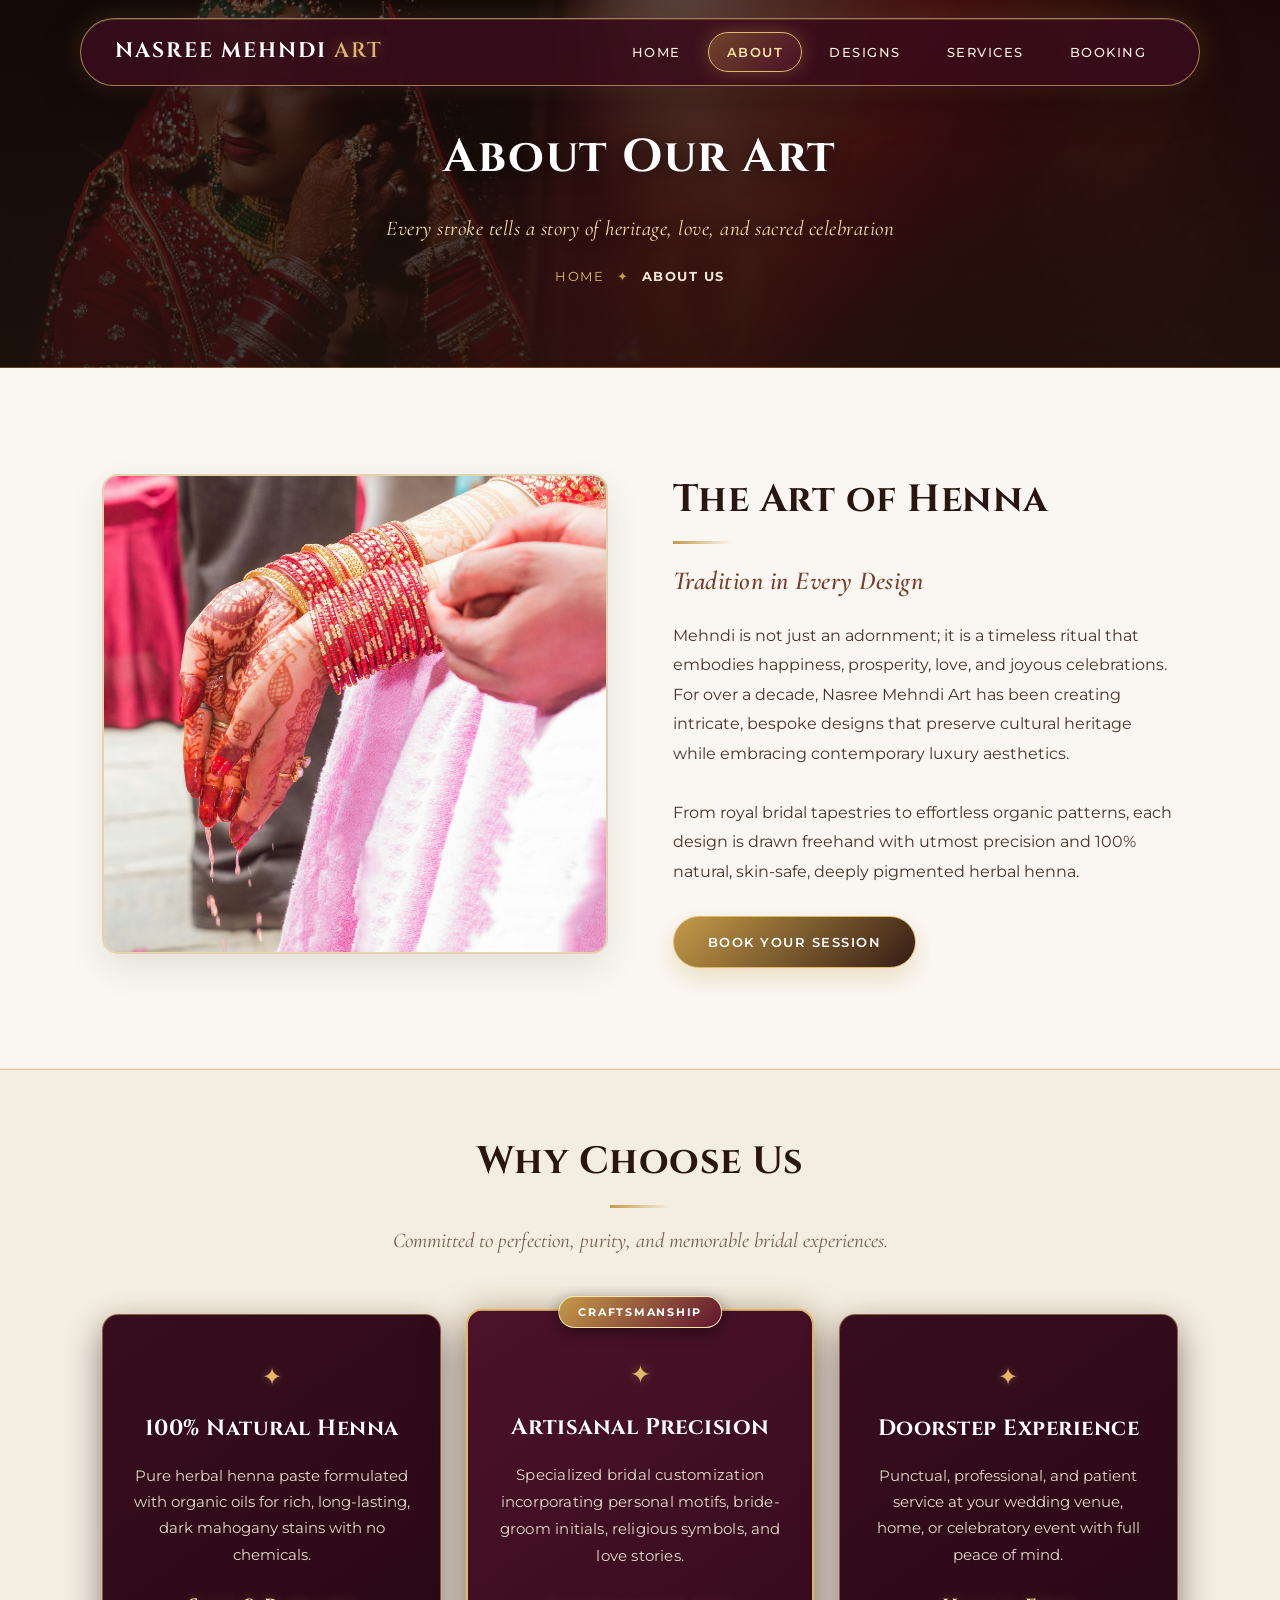
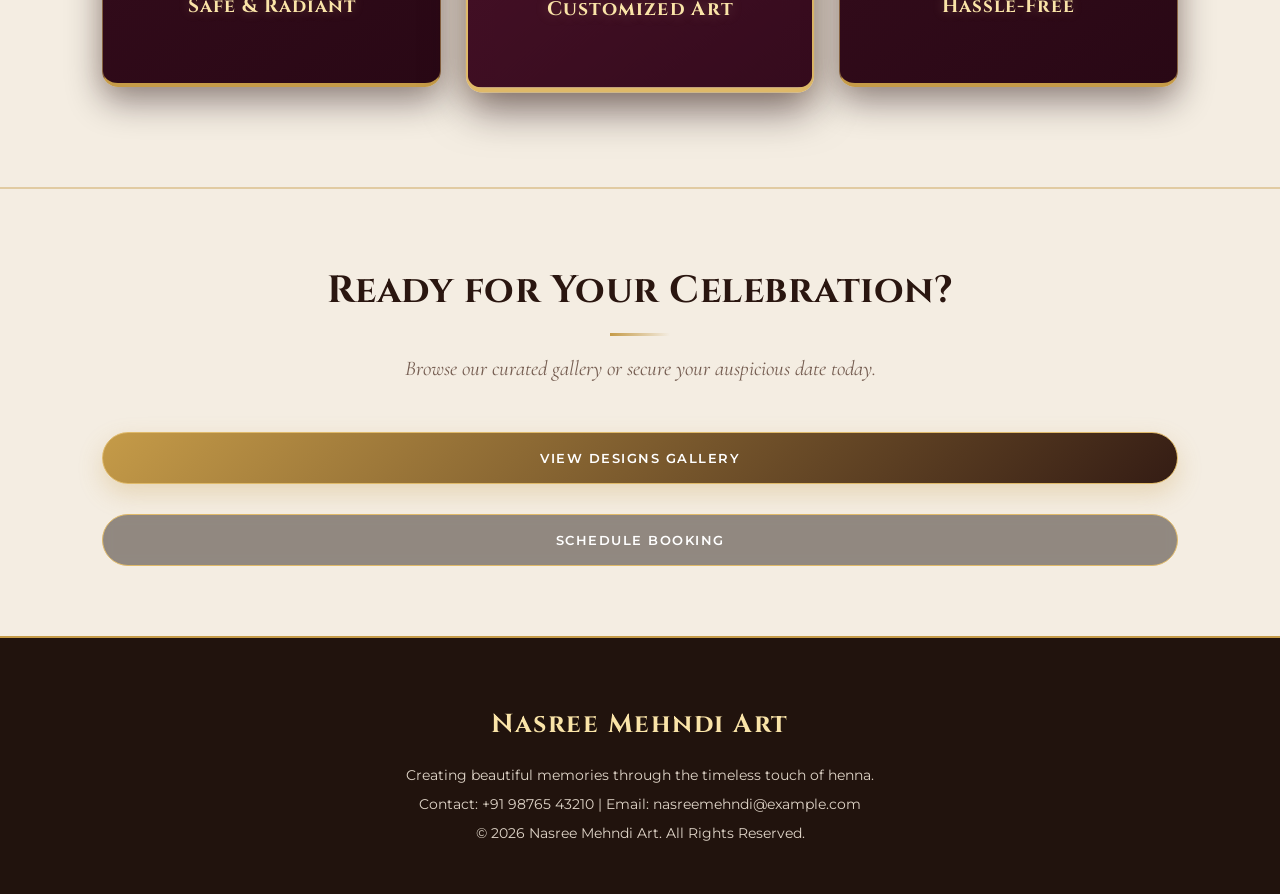
==== about.html @ 93a28c0e "Initial commit - Mehndi Website" ====
<!DOCTYPE html>
<html lang="en">
<head>
    <meta charset="UTF-8">
    <meta name="viewport" content="width=device-width, initial-scale=1.0">
    <title>About Us | Nasree Mehndi Art</title>
    <link rel="stylesheet" href="style.css">
    <link rel="preconnect" href="https://fonts.googleapis.com">
    <link rel="preconnect" href="https://fonts.gstatic.com" crossorigin>
    <link href="https://fonts.googleapis.com/css2?family=Cinzel:wght@500;600;700;800&family=Cormorant+Garamond:ital,wght@0,500;0,600;0,700;1,400;1,600&family=Montserrat:wght@300;400;500;600&display=swap" rel="stylesheet">
</head>

<body>

    <!-- Navigation -->
    <header>
        <nav class="navbar">
            <h2 class="logo"><a href="index.html" style="text-decoration:none; color:inherit;">Nasree mehndi <span> Art</span></a></h2>

            <ul class="nav-links" id="navLinks">
                <li><a href="index.html">Home</a></li>
                <li><a href="about.html" class="active">About</a></li>
                <li><a href="design.html">Designs</a></li>
                <li><a href="services.html">Services</a></li>
                <li><a href="booking.html">Booking</a></li>
            </ul>

            <button class="menu-btn" onclick="toggleMenu()">☰</button>
        </nav>
    </header>

    <!-- Page Banner -->
    <section class="page-banner">
        <div class="page-banner-content">
            <h1>About Our Art</h1>
            <p>Every stroke tells a story of heritage, love, and sacred celebration</p>
            <div class="breadcrumb">
                <a href="index.html">Home</a> <span>✦</span> <strong>About Us</strong>
            </div>
        </div>
    </section>

    <!-- Main About Story Section -->
    <section class="about" id="about">
        <div class="about-image">
            <img src="./assests/luxury_bridal_4k_about.jpg" alt="Luxury bridal henna ceremony artwork">
        </div>

        <div class="about-content">
            <h2>The Art of Henna</h2>
            <h3>Tradition in Every Design</h3>
            <p>
                Mehndi is not just an adornment; it is a timeless ritual that embodies happiness, 
                prosperity, love, and joyous celebrations. For over a decade, Nasree Mehndi Art 
                has been creating intricate, bespoke designs that preserve cultural heritage 
                while embracing contemporary luxury aesthetics.
            </p>
            <p>
                From royal bridal tapestries to effortless organic patterns, each design is drawn freehand 
                with utmost precision and 100% natural, skin-safe, deeply pigmented herbal henna.
            </p>
            <a href="booking.html" class="btn">Book Your Session</a>
        </div>
    </section>

    <!-- Values & Experience Section -->
    <section class="designs" style="padding-top: 60px;">
        <h2>Why Choose Us</h2>
        <p class="section-text">Committed to perfection, purity, and memorable bridal experiences.</p>

        <div class="service-container">
            <div class="service-card">
                <div class="service-icon">✦</div>
                <h3>100% Natural Henna</h3>
                <p>Pure herbal henna paste formulated with organic oils for rich, long-lasting, dark mahogany stains with no chemicals.</p>
                <h4>Safe & Radiant</h4>
            </div>

            <div class="service-card featured">
                <div class="service-badge">Craftsmanship</div>
                <div class="service-icon">✦</div>
                <h3>Artisanal Precision</h3>
                <p>Specialized bridal customization incorporating personal motifs, bride-groom initials, religious symbols, and love stories.</p>
                <h4>Customized Art</h4>
            </div>

            <div class="service-card">
                <div class="service-icon">✦</div>
                <h3>Doorstep Experience</h3>
                <p>Punctual, professional, and patient service at your wedding venue, home, or celebratory event with full peace of mind.</p>
                <h4>Hassle-Free</h4>
            </div>
        </div>
    </section>

    <!-- Quick CTA -->
    <section class="booking" style="padding: 70px 8%; text-align: center;">
        <h2>Ready for Your Celebration?</h2>
        <p class="section-text">Browse our curated gallery or secure your auspicious date today.</p>
        <div style="display: flex; gap: 20px; justify-content: center; flex-wrap: wrap; margin-top: 25px;">
            <a href="design.html" class="btn">View Designs Gallery</a>
            <a href="booking.html" class="btn btn-outline">Schedule Booking</a>
        </div>
    </section>

    <!-- Footer -->
    <footer>
        <h2>Nasree Mehndi Art</h2>
        <p>Creating beautiful memories through the timeless touch of henna.</p>
        <p>Contact: +91 98765 43210 | Email: nasreemehndi@example.com</p>
        <p>© 2026 Nasree Mehndi Art. All Rights Reserved.</p>
    </footer>

    <script src="script.js"></script>
</body>
</html>
---- style.css ----
/* ==========================================================
   COLOR PALETTE: Luxury Bridal Henna
   Warm Ivory, Champagne Pearl, Deep Chocolate & Antique Gold
   With subtle, delicate Rose-Burgundy hints
   ========================================================== */

:root {
    /* Rich Luxury Bases */
    --bg-ivory-light: #faf7f2;
    --bg-ivory-warm: #f4ede2;
    --bg-ivory-card: #ffffff;
    --bg-champagne: #ede4d5;

    /* Deep Henna Chocolate & Espresso (Primary dark contrast) */
    --henna-espresso: #21130d;
    --henna-chocolate: #341c14;
    --henna-warm: #4d2a1e;
    --henna-terracotta: #7a3e2b;
    --henna-rose: #5c1e28; /* Subtle touch of burgundy without overwhelming */

    /* Typography Colors */
    --text-primary: #2a1610;
    --text-body: #4a3328;
    --text-muted: #745c50;
    --text-light: #fdfbf7;

    /* Royal Champagne Gold */
    --gold-primary: #c59b48;
    --gold-light: #dfb969;
    --gold-shimmer: #fae4a8;
    --gold-dark: #9e7529;
    --gold-glow: rgba(197, 155, 72, 0.28);
    --gold-border: rgba(197, 155, 72, 0.42);

    /* Fonts */
    --font-heading: 'Cinzel', serif;
    --font-subheading: 'Cormorant Garamond', serif;
    --font-body: 'Montserrat', sans-serif;

    /* Shadows & Transitions */
    --shadow-soft: 0 10px 30px rgba(45, 25, 18, 0.08);
    --shadow-card: 0 14px 35px rgba(45, 25, 18, 0.1);
    --shadow-hover: 0 20px 45px rgba(45, 25, 18, 0.18);
    --shadow-gold: 0 10px 25px rgba(197, 155, 72, 0.28);
    --transition-smooth: all 0.4s cubic-bezier(0.25, 0.8, 0.25, 1);
}

* {
    margin: 0;
    padding: 0;
    box-sizing: border-box;
    scroll-behavior: smooth;
}

body {
    font-family: var(--font-body);
    background-color: var(--bg-ivory-light);
    color: var(--text-body);
    line-height: 1.7;
    overflow-x: hidden;
    -webkit-font-smoothing: antialiased;
}

/* Typography Defaults */
h1, h2, h3, h4 {
    font-family: var(--font-heading);
    color: var(--text-primary);
    letter-spacing: 0.5px;
}

p {
    font-family: var(--font-body);
    font-weight: 400;
}

/* ==========================================================
   NAVIGATION - LUXURY FLOATING OVAL CAPSULE (PILL NAVBAR)
   ========================================================== */
header {
    background: transparent;
    position: sticky;
    top: 18px;
    z-index: 1000;
    padding: 0 4%;
    pointer-events: none;
    transition: var(--transition-smooth);
}

.navbar {
    pointer-events: auto;
    display: flex;
    justify-content: space-between;
    align-items: center;
    padding: 13px 34px;
    max-width: 1120px;
    margin: 0 auto;
    background: rgba(58, 12, 28, 0.88); /* Royal Burgundy Glass */
    backdrop-filter: blur(16px);
    -webkit-backdrop-filter: blur(16px);
    border-radius: 60px; /* Luxury oval / pill silhouette */
    border: 1px solid rgba(223, 185, 105, 0.65);
    box-shadow: 
        0 14px 40px rgba(25, 4, 12, 0.45),
        0 0 25px rgba(197, 155, 72, 0.2),
        inset 0 1px 0 rgba(255, 255, 255, 0.15);
    transition: var(--transition-smooth);
}

.navbar:hover {
    border-color: var(--gold-light);
    box-shadow: 
        0 18px 50px rgba(25, 4, 12, 0.55),
        0 0 35px rgba(197, 155, 72, 0.35),
        inset 0 1px 0 rgba(255, 255, 255, 0.25);
    background: rgba(68, 15, 33, 0.94); /* Enriched Burgundy on Hover */
}

.logo {
    font-family: var(--font-heading);
    font-size: 21px;
    font-weight: 700;
    color: #ffffff;
    letter-spacing: 2px;
    text-transform: uppercase;
    transition: var(--transition-smooth);
}

.logo a {
    text-decoration: none;
    color: inherit;
    transition: var(--transition-smooth);
}

.logo a:hover {
    color: var(--gold-shimmer);
}

.logo span {
    color: var(--gold-light);
    font-weight: 600;
    text-shadow: 0 0 15px rgba(223, 185, 105, 0.45);
    transition: var(--transition-smooth);
}

.logo:hover span {
    color: #ffffff;
    text-shadow: 0 0 18px rgba(255, 255, 255, 0.6);
}

.nav-links {
    display: flex;
    list-style: none;
    gap: 8px;
    align-items: center;
}

.nav-links a {
    text-decoration: none;
    color: #f7eedf;
    font-family: var(--font-body);
    font-weight: 500;
    font-size: 13px;
    letter-spacing: 1.5px;
    text-transform: uppercase;
    position: relative;
    padding: 8px 18px;
    border-radius: 30px;
    border: 1px solid transparent;
    transition: all 0.3s cubic-bezier(0.25, 0.8, 0.25, 1);
    display: inline-block;
}

.nav-links a:hover {
    color: #ffffff;
    background: linear-gradient(135deg, rgba(197, 155, 72, 0.32), rgba(223, 185, 105, 0.18));
    border-color: rgba(223, 185, 105, 0.7);
    box-shadow: 
        0 4px 15px rgba(0, 0, 0, 0.3),
        0 0 16px rgba(223, 185, 105, 0.45);
    transform: translateY(-2px);
    text-shadow: 0 0 10px rgba(250, 228, 168, 0.6);
}

.nav-links a.active {
    color: var(--gold-shimmer);
    background: linear-gradient(135deg, rgba(197, 155, 72, 0.38), rgba(97, 19, 47, 0.45));
    border: 1px solid var(--gold-light);
    box-shadow: 0 0 18px rgba(197, 155, 72, 0.35);
    font-weight: 600;
}

/* ==========================================================
   SCROLLED WHITE LUXURY NAVBAR STATE
   ========================================================== */
header.scrolled {
    top: 12px;
}

header.scrolled .navbar {
    background: rgba(255, 255, 255, 0.94);
    border: 1px solid rgba(197, 155, 72, 0.45);
    box-shadow: 
        0 12px 35px rgba(45, 25, 18, 0.12),
        0 0 20px rgba(197, 155, 72, 0.18),
        inset 0 1px 0 #ffffff;
}

header.scrolled .navbar:hover {
    background: #ffffff;
    border-color: var(--gold-primary);
    box-shadow: 
        0 16px 45px rgba(45, 25, 18, 0.18),
        0 0 25px rgba(197, 155, 72, 0.25);
}

header.scrolled .logo {
    color: var(--text-primary);
}

header.scrolled .logo span {
    color: var(--gold-dark);
    text-shadow: none;
}

header.scrolled .nav-links a {
    color: var(--text-body);
    border: 1px solid transparent;
}

header.scrolled .nav-links a:hover {
    color: #2b1208;
    background: linear-gradient(135deg, rgba(236, 211, 157, 0.45), rgba(197, 155, 72, 0.25));
    border-color: var(--gold-primary);
    box-shadow: 
        0 4px 14px rgba(45, 25, 18, 0.1),
        0 0 14px rgba(197, 155, 72, 0.25);
    transform: translateY(-2px);
    text-shadow: none;
}

header.scrolled .nav-links a.active {
    color: #ffffff;
    background: linear-gradient(135deg, var(--henna-deep), #61132f);
    border: 1px solid var(--gold-primary);
    box-shadow: 0 4px 14px rgba(58, 12, 28, 0.35);
    font-weight: 600;
}

header.scrolled .menu-btn {
    color: var(--text-primary);
}

.menu-btn {
    display: none;
    background: none;
    border: none;
    font-size: 26px;
    color: var(--gold-light);
    cursor: pointer;
}

/* ==========================================================
   PAGE BANNER / HEADER (FOR INNER INDIVIDUAL PAGES)
   ========================================================== */
.page-banner {
    position: relative;
    padding: 135px 8% 80px;
    margin-top: -85px;
    text-align: center;
    background: 
        linear-gradient(rgba(28, 15, 11, 0.65), rgba(33, 19, 13, 0.85)),
        url("./assests/hero_4k_02.jpg") center/cover no-repeat;
    border-bottom: 1px solid var(--gold-border);
    overflow: hidden;
}

.page-banner-content {
    position: relative;
    z-index: 2;
    max-width: 800px;
    margin: 0 auto;
    animation: fadeInUp 0.8s ease forwards;
}

.page-banner h1 {
    font-size: 46px;
    color: #ffffff;
    margin-bottom: 15px;
    letter-spacing: 1.5px;
    text-shadow: 0 4px 18px rgba(0, 0, 0, 0.6);
}

.page-banner p {
    font-family: var(--font-subheading);
    font-size: 21px;
    color: var(--gold-shimmer);
    font-style: italic;
    letter-spacing: 0.5px;
    text-shadow: 0 2px 10px rgba(0, 0, 0, 0.5);
}

.page-banner .breadcrumb {
    margin-top: 18px;
    font-size: 13px;
    letter-spacing: 1.5px;
    text-transform: uppercase;
    color: #f0e6d6;
}

.page-banner .breadcrumb a {
    color: var(--gold-light);
    text-decoration: none;
    transition: var(--transition-smooth);
}

.page-banner .breadcrumb a:hover {
    color: var(--gold-shimmer);
}

.page-banner .breadcrumb span {
    margin: 0 8px;
    color: var(--gold-primary);
}

/* ==========================================================
   HERO / HOME SECTION WITH NATURAL 4K SLIDESHOW
   ========================================================== */
.hero {
    min-height: 100vh;
    margin-top: -85px;
    position: relative;
    display: flex;
    align-items: center;
    padding: 140px 8% 90px;
    color: #ffffff;
    overflow: hidden;
}

/* Background Slideshow Layer */
.hero-slider {
    position: absolute;
    top: 0;
    left: 0;
    width: 100%;
    height: 100%;
    z-index: 1;
}

.hero-slide {
    position: absolute;
    top: 0;
    left: 0;
    width: 100%;
    height: 100%;
    background-size: cover;
    background-position: center center;
    background-repeat: no-repeat;
    opacity: 0;
    transform: scale(1.08);
    transition: opacity 1.4s cubic-bezier(0.4, 0, 0.2, 1), transform 8s cubic-bezier(0.1, 0.9, 0.2, 1);
    image-rendering: -webkit-optimize-contrast;
}

.hero-slide.active {
    opacity: 1;
    transform: scale(1);
    z-index: 2;
}

/* Clean, Balanced Cinematic Overlay (Decreased burgundy, natural 4K photo clarity) */
.hero::after {
    content: '';
    position: absolute;
    inset: 0;
    z-index: 3;
    pointer-events: none;
    background: 
        radial-gradient(circle at center, transparent 45%, rgba(18, 9, 6, 0.5) 100%),
        linear-gradient(to bottom, rgba(20, 10, 7, 0.4) 0%, transparent 40%, rgba(20, 10, 7, 0.75) 100%);
}

.hero-content {
    position: relative;
    z-index: 5;
    max-width: 680px;
    animation: fadeInUp 1s ease forwards;
}

.subtitle {
    font-family: var(--font-body);
    letter-spacing: 5px;
    font-size: 13px;
    font-weight: 600;
    color: var(--gold-shimmer);
    margin-bottom: 18px;
    text-transform: uppercase;
    display: inline-block;
    border-bottom: 1px solid var(--gold-primary);
    padding-bottom: 6px;
    text-shadow: 0 2px 8px rgba(0, 0, 0, 0.5);
}

.hero h1 {
    font-family: var(--font-heading);
    font-size: 52px;
    font-weight: 700;
    color: #ffffff;
    line-height: 1.2;
    margin-bottom: 22px;
    text-shadow: 0 3px 20px rgba(0, 0, 0, 0.65);
}

.hero p {
    font-family: var(--font-subheading);
    font-size: 22px;
    font-weight: 500;
    line-height: 1.8;
    color: #f7eedf;
    margin-bottom: 35px;
    text-shadow: 0 2px 10px rgba(0, 0, 0, 0.6);
}

.hero-actions {
    display: flex;
    gap: 18px;
    flex-wrap: wrap;
}

/* Hero Slider Controls */
.hero-slider-nav {
    position: absolute;
    bottom: 35px;
    right: 8%;
    z-index: 6;
    display: flex;
    align-items: center;
    gap: 15px;
    background: rgba(25, 14, 10, 0.75);
    padding: 10px 18px;
    border-radius: 30px;
    border: 1px solid var(--gold-border);
    backdrop-filter: blur(10px);
}

.slider-arrow {
    background: none;
    border: none;
    color: var(--gold-shimmer);
    font-size: 18px;
    cursor: pointer;
    transition: var(--transition-smooth);
    padding: 4px 8px;
}

.slider-arrow:hover {
    color: #ffffff;
    transform: scale(1.2);
}

.slider-dots {
    display: flex;
    gap: 8px;
}

.slider-dots .dot {
    width: 10px;
    height: 10px;
    border-radius: 50%;
    background: rgba(255, 255, 255, 0.35);
    cursor: pointer;
    transition: var(--transition-smooth);
}

.slider-dots .dot.active {
    background: var(--gold-light);
    width: 24px;
    border-radius: 10px;
}

/* ==========================================================
   BUTTONS
   ========================================================== */
.btn {
    display: inline-block;
    padding: 14px 34px;
    background: linear-gradient(135deg, var(--gold-primary), var(--henna-chocolate));
    color: #ffffff;
    border: 1px solid var(--gold-light);
    border-radius: 30px;
    text-decoration: none;
    cursor: pointer;
    font-family: var(--font-body);
    font-size: 13px;
    font-weight: 600;
    letter-spacing: 1.5px;
    text-transform: uppercase;
    box-shadow: var(--shadow-gold);
    transition: var(--transition-smooth);
}

.btn:hover {
    background: linear-gradient(135deg, var(--gold-light), var(--henna-warm));
    color: #ffffff;
    transform: translateY(-3px);
    box-shadow: 0 10px 25px rgba(197, 155, 72, 0.4);
}

.btn-outline {
    background: rgba(25, 14, 10, 0.45);
    color: #ffffff;
    border: 1px solid var(--gold-light);
    box-shadow: none;
    backdrop-filter: blur(6px);
}

.btn-outline:hover {
    background: var(--gold-primary);
    color: var(--henna-espresso);
    border-color: var(--gold-primary);
}

/* ==========================================================
   ABOUT SECTION
   ========================================================== */
.about {
    padding: 100px 8%;
    display: flex;
    align-items: center;
    gap: 65px;
    background: var(--bg-ivory-light);
    position: relative;
    border-bottom: 1px solid rgba(197, 155, 72, 0.2);
}

.about-image {
    flex: 1;
    position: relative;
}

.about-image img {
    width: 100%;
    height: 480px;
    object-fit: cover;
    border-radius: 16px;
    border: 2px solid var(--gold-border);
    box-shadow: var(--shadow-card);
    transition: var(--transition-smooth);
}

.about-image:hover img {
    transform: scale(1.02);
    border-color: var(--gold-primary);
}

.about-image::before {
    content: '';
    position: absolute;
    top: -12px;
    left: -12px;
    right: 12px;
    bottom: 12px;
    border: 2px solid var(--gold-light);
    border-radius: 16px;
    z-index: -1;
    opacity: 0.55;
}

.about-content {
    flex: 1;
}

.about-content h2,
section h2 {
    font-family: var(--font-heading);
    color: var(--text-primary);
    font-size: 38px;
    margin-bottom: 15px;
    position: relative;
    display: inline-block;
}

.about-content h2::after,
section h2::after {
    content: '';
    display: block;
    width: 60px;
    height: 3px;
    background: linear-gradient(90deg, var(--gold-primary), transparent);
    margin-top: 8px;
}

.designs h2::after,
.services h2::after,
.booking h2::after {
    margin: 10px auto 0;
}

.about-content h3 {
    font-family: var(--font-subheading);
    font-size: 26px;
    color: var(--henna-terracotta);
    margin-bottom: 18px;
    font-style: italic;
    font-weight: 600;
}

.about-content p {
    line-height: 1.9;
    color: var(--text-body);
    margin-bottom: 30px;
    font-size: 15.5px;
}

/* ==========================================================
   DESIGNS SECTION (GALLERY WITH PHOTO ANIMATIONS)
   ========================================================== */
.designs {
    text-align: center;
    padding: 100px 8%;
    background: var(--bg-ivory-warm);
    border-top: 1px solid var(--gold-border);
    border-bottom: 1px solid var(--gold-border);
}

.section-text {
    font-family: var(--font-subheading);
    font-size: 21px;
    color: var(--text-muted);
    font-style: italic;
    margin-bottom: 35px;
}

.filter-buttons {
    margin: 25px 0 45px;
    display: flex;
    justify-content: center;
    flex-wrap: wrap;
    gap: 12px;
}

.filter {
    padding: 11px 28px;
    background: #ffffff;
    border: 1px solid var(--gold-border);
    color: var(--text-primary);
    font-family: var(--font-body);
    font-size: 13px;
    font-weight: 500;
    letter-spacing: 1px;
    text-transform: uppercase;
    border-radius: 30px;
    cursor: pointer;
    box-shadow: 0 4px 15px rgba(0, 0, 0, 0.04);
    transition: var(--transition-smooth);
}

.filter.active,
.filter:hover {
    background: linear-gradient(135deg, var(--henna-chocolate), var(--henna-warm));
    color: var(--gold-shimmer);
    border-color: var(--gold-primary);
    box-shadow: 0 8px 22px rgba(45, 25, 18, 0.25);
    transform: translateY(-2px);
}

.gallery {
    display: grid;
    grid-template-columns: repeat(3, 1fr);
    gap: 32px;
    max-width: 1300px;
    margin: 0 auto;
}

.design-card {
    background: linear-gradient(180deg, #ffffff 65%, #fbf6ec 100%);
    border-radius: 16px;
    overflow: hidden;
    border: 1px solid rgba(197, 155, 72, 0.45);
    border-bottom: 3px solid var(--gold-primary);
    box-shadow: 
        0 12px 30px rgba(45, 25, 18, 0.1),
        0 0 15px rgba(197, 155, 72, 0.15);
    transition: transform 0.4s ease, box-shadow 0.4s ease, border-color 0.4s ease;
}

.design-card:hover {
    transform: translateY(-10px);
    box-shadow: 
        0 18px 45px rgba(45, 25, 18, 0.18),
        0 0 25px rgba(197, 155, 72, 0.35);
    border-color: var(--gold-light);
}

.card-img-wrapper {
    position: relative;
    overflow: hidden;
    height: 290px;
}

.design-card img {
    width: 100%;
    height: 100%;
    object-fit: cover;
    transition: transform 0.6s cubic-bezier(0.25, 0.8, 0.25, 1);
    display: block;
}

.design-card:hover img {
    transform: scale(1.1);
}

.card-overlay {
    position: absolute;
    inset: 0;
    background: linear-gradient(to top, rgba(28, 15, 11, 0.82), transparent);
    display: flex;
    align-items: flex-end;
    justify-content: center;
    padding-bottom: 25px;
    opacity: 0;
    transform: translateY(15px);
    transition: var(--transition-smooth);
}

.card-overlay span {
    color: var(--gold-shimmer);
    font-size: 13px;
    letter-spacing: 1.5px;
    text-transform: uppercase;
    font-weight: 600;
    border-bottom: 1px solid var(--gold-shimmer);
    padding-bottom: 4px;
}

.design-card:hover .card-overlay {
    opacity: 1;
    transform: translateY(0);
}

/* Image Bottom Panel - Luxury Gold */
.design-card h3 {
    padding: 20px 16px;
    font-size: 16px;
    font-weight: 700;
    letter-spacing: 1.5px;
    text-transform: uppercase;
    color: #4a2b16; /* Deep Bronze/Espresso for contrast on gold */
    background: linear-gradient(135deg, #faebd1 0%, #ecd39d 50%, #d8b467 100%);
    border-top: 1px solid rgba(197, 155, 72, 0.4);
    box-shadow: inset 0 1px 0 rgba(255, 255, 255, 0.8);
    position: relative;
    transition: var(--transition-smooth);
}

.design-card:hover h3 {
    color: #2e1708;
    background: linear-gradient(135deg, #fef1db 0%, #f3dcab 50%, #e5c378 100%);
    text-shadow: 0 0 12px rgba(255, 255, 255, 0.8);
}

/* ==========================================================
   SERVICES SECTION - LUXURY BRIDAL STYLE
   ========================================================== */
.services {
    padding: 100px 8%;
    text-align: center;
    background: 
        linear-gradient(rgba(28, 15, 11, 0.88), rgba(35, 18, 13, 0.94)),
        url("./assests/hero_4k_02.jpg") center/cover fixed;
    color: #ffffff;
    position: relative;
    border-bottom: 1px solid var(--gold-border);
}

.services h2 {
    color: var(--gold-shimmer);
}

.services h2::after {
    background: linear-gradient(90deg, transparent, var(--gold-primary), transparent);
}

/* ==========================================================
   SERVICES & WHY-CHOOSE-US CARDS - ROYAL BURGUNDY WITH GOLD ACCENTS
   ========================================================== */
.service-container {
    display: grid;
    grid-template-columns: repeat(3, 1fr);
    gap: 30px;
    margin-top: 55px;
    max-width: 1300px;
    margin-left: auto;
    margin-right: auto;
}

.service-card {
    background: linear-gradient(145deg, #380d1e 0%, #290815 100%); /* Royal Burgundy */
    color: #f7eedf;
    padding: 42px 28px;
    border-radius: 16px;
    border: 1px solid rgba(223, 185, 105, 0.5); /* Gold outline */
    border-bottom: 4px solid var(--gold-primary);
    box-shadow: 
        0 14px 35px rgba(25, 4, 13, 0.45),
        0 0 20px rgba(197, 155, 72, 0.12);
    position: relative;
    transition: var(--transition-smooth);
    display: flex;
    flex-direction: column;
    justify-content: space-between;
}

.service-card:hover {
    transform: translateY(-10px);
    border-color: var(--gold-light);
    box-shadow: 
        0 20px 45px rgba(25, 4, 13, 0.65),
        0 0 30px rgba(197, 155, 72, 0.35);
    background: linear-gradient(145deg, #441126 0%, #300a1b 100%);
}

.service-card.featured {
    border-color: var(--gold-light);
    border-width: 2px;
    border-bottom-width: 5px;
    background: linear-gradient(145deg, #4c122a 0%, #350b1d 100%);
    box-shadow: 
        0 16px 40px rgba(25, 4, 13, 0.55),
        0 0 25px rgba(197, 155, 72, 0.25);
    transform: scale(1.03);
}

.service-card.featured:hover {
    transform: scale(1.03) translateY(-10px);
}

.service-badge {
    position: absolute;
    top: -14px;
    left: 50%;
    transform: translateX(-50%);
    background: linear-gradient(135deg, var(--gold-primary), #61132f);
    color: #ffffff;
    font-size: 11px;
    letter-spacing: 1.5px;
    text-transform: uppercase;
    font-weight: 700;
    padding: 5px 18px;
    border-radius: 20px;
    border: 1px solid var(--gold-shimmer);
    box-shadow: 0 4px 14px rgba(0, 0, 0, 0.45);
}

.service-icon {
    font-size: 24px;
    color: var(--gold-light);
    margin-bottom: 12px;
    text-shadow: 0 0 10px rgba(223, 185, 105, 0.4);
}

.service-card h3 {
    color: #ffffff;
    font-size: 22px;
    margin-bottom: 15px;
    font-weight: 700;
    letter-spacing: 0.5px;
}

.service-card p {
    color: #e6dacd;
    font-size: 14.5px;
    line-height: 1.8;
    margin-bottom: 22px;
}

.service-card h4 {
    font-family: var(--font-heading);
    color: var(--gold-shimmer);
    font-size: 19px;
    font-weight: 700;
    margin-bottom: 18px;
    letter-spacing: 1px;
    text-shadow: 0 0 12px rgba(250, 228, 168, 0.25);
}

.service-link {
    display: inline-block;
    color: var(--gold-light);
    font-size: 13px;
    font-weight: 600;
    text-decoration: none;
    letter-spacing: 1px;
    text-transform: uppercase;
    transition: var(--transition-smooth);
    margin-top: auto;
}

.service-link:hover {
    color: var(--gold-shimmer);
    transform: translateX(4px);
}

/* ==========================================================
   BOOKING SECTION
   ========================================================== */
.booking {
    padding: 100px 8%;
    background: var(--bg-ivory-warm);
    text-align: center;
    border-top: 1px solid var(--gold-border);
}

.booking form {
    max-width: 580px;
    margin: 40px auto 20px;
    display: flex;
    flex-direction: column;
    gap: 18px;
    background: #ffffff;
    padding: 42px;
    border-radius: 16px;
    border: 1px solid var(--gold-border);
    box-shadow: var(--shadow-card);
}

.booking input,
.booking select,
.booking textarea {
    padding: 14px 16px;
    border: 1px solid #d8c7b8;
    border-radius: 8px;
    background: #faf7f2;
    color: var(--text-primary);
    font-family: var(--font-body);
    font-size: 14px;
    transition: var(--transition-smooth);
}

.booking input::placeholder,
.booking textarea::placeholder {
    color: var(--text-muted);
    opacity: 0.8;
}

.booking input:focus,
.booking select:focus,
.booking textarea:focus {
    outline: none;
    border-color: var(--gold-primary);
    box-shadow: 0 0 0 3px var(--gold-glow);
    background: #ffffff;
}

.booking select option {
    background: #ffffff;
    color: var(--text-primary);
}

.booking textarea {
    height: 120px;
    resize: vertical;
}

.booking .btn {
    width: 100%;
    margin-top: 10px;
}

#successMessage {
    color: var(--henna-chocolate);
    font-weight: 600;
    margin-top: 18px;
    font-family: var(--font-body);
    font-size: 15px;
}

/* ==========================================================
   FOOTER
   ========================================================== */
footer {
    background: var(--henna-espresso);
    color: #dfd4c7;
    text-align: center;
    padding: 60px 15px 45px;
    line-height: 2.1;
    border-top: 2px solid var(--gold-primary);
}

footer h2 {
    color: var(--gold-shimmer);
    font-size: 26px;
    margin-bottom: 8px;
    letter-spacing: 1.5px;
}

footer p {
    font-size: 14px;
    color: #dfd4c7;
}

/* ==========================================================
   ANIMATIONS & KEYFRAMES
   ========================================================== */
@keyframes fadeInUp {
    from {
        opacity: 0;
        transform: translateY(30px);
    }
    to {
        opacity: 1;
        transform: translateY(0);
    }
}

/* ==========================================================
   RESPONSIVE DESIGN
   ========================================================== */
@media (max-width: 992px) {
    .gallery {
        grid-template-columns: repeat(2, 1fr);
    }
    .service-container {
        grid-template-columns: 1fr;
        max-width: 500px;
    }
    .service-card.featured {
        transform: none;
    }
    .service-card.featured:hover {
        transform: translateY(-8px);
    }
    .hero h1 {
        font-size: 42px;
    }
}

@media (max-width: 900px) {
    header {
        top: 10px;
        padding: 0 3%;
    }

    header.scrolled {
        top: 6px;
    }

    .navbar {
        padding: 9px 20px;
        border-radius: 35px;
    }

    .logo {
        font-size: 18px;
        letter-spacing: 1.2px;
    }

    .menu-btn {
        display: block;
        font-size: 22px;
    }

    .nav-links {
        display: none;
        flex-direction: column;
        position: absolute;
        top: calc(100% + 10px);
        left: 0;
        right: 0;
        width: 100%;
        background: rgba(58, 12, 28, 0.97);
        border: 1px solid var(--gold-border);
        border-radius: 20px;
        padding: 18px 16px;
        text-align: center;
        gap: 10px;
        box-shadow: 0 15px 35px rgba(25, 4, 12, 0.6);
        backdrop-filter: blur(15px);
    }

    .nav-links a {
        font-size: 12px;
        padding: 6px 14px;
    }

    header.scrolled .nav-links {
        background: rgba(255, 255, 255, 0.98);
        border-color: var(--gold-border);
        box-shadow: 0 15px 35px rgba(45, 25, 18, 0.2);
    }

    .nav-links.show {
        display: flex;
    }

    .hero {
        padding: 120px 5% 65px;
        min-height: 85vh;
    }

    .hero h1 {
        font-size: 38px;
    }

    .hero p {
        font-size: 18px;
    }

    .hero-slider-nav {
        right: 5%;
        bottom: 20px;
    }

    .about {
        flex-direction: column;
        padding: 70px 5%;
        gap: 35px;
    }

    .about-image img {
        height: 350px;
    }

    .designs, .services, .booking {
        padding: 70px 5%;
    }

    .booking form {
        padding: 28px 20px;
    }
}

@media (max-width: 520px) {
    header {
        top: 8px;
        padding: 0 12px;
    }

    header.scrolled {
        top: 5px;
    }

    .navbar {
        padding: 7px 16px;
        border-radius: 30px;
        max-width: 100%;
    }

    .logo {
        font-size: 15px;
        letter-spacing: 0.8px;
    }

    .menu-btn {
        font-size: 20px;
    }

    .nav-links {
        padding: 14px 10px;
        gap: 8px;
        border-radius: 16px;
    }

    .nav-links a {
        font-size: 11.5px;
        padding: 5px 12px;
    }

    .gallery {
        grid-template-columns: 1fr;
    }

    .hero h1 {
        font-size: 28px;
    }

    .hero p {
        font-size: 16px;
    }

    section h2 {
        font-size: 28px;
    }
}

/* ==========================================================
   WHAT EVERY PACKAGE INCLUDES - LUXURY FEATURE CARDS
   ========================================================== */
.package-perks {
    padding: 100px 8%;
    text-align: center;
    background: var(--bg-ivory-warm);
    border-top: 1px solid var(--gold-border);
    border-bottom: 1px solid var(--gold-border);
}

.package-perks h2 {
    font-family: var(--font-heading);
    color: #2b1208;
    font-size: 38px;
    letter-spacing: 2px;
    text-transform: uppercase;
}

.perks-grid {
    display: grid;
    grid-template-columns: repeat(3, 1fr);
    gap: 32px;
    max-width: 1250px;
    margin: 50px auto 0;
}

.perk-card {
    background: #ffffff;
    border-radius: 20px;
    overflow: hidden;
    border: 1px solid rgba(197, 155, 72, 0.45);
    border-bottom: 4px solid var(--gold-primary);
    box-shadow: 
        0 14px 35px rgba(58, 25, 12, 0.08),
        0 0 20px rgba(197, 155, 72, 0.12);
    display: flex;
    flex-direction: column;
    transition: transform 0.4s ease, box-shadow 0.4s ease, border-color 0.4s ease;
    text-align: center;
}

.perk-card:hover {
    transform: translateY(-10px);
    border-color: var(--gold-light);
    box-shadow: 
        0 22px 50px rgba(58, 25, 12, 0.16),
        0 0 30px rgba(197, 155, 72, 0.28);
}

.perk-img-wrap {
    position: relative;
    height: 220px;
    overflow: hidden;
    background: #2a0b18;
}

.perk-img-wrap img {
    width: 100%;
    height: 100%;
    object-fit: cover;
    display: block;
    transition: transform 0.6s cubic-bezier(0.25, 0.8, 0.25, 1);
}

.perk-card:hover .perk-img-wrap img {
    transform: scale(1.08);
}

.perk-badge {
    position: absolute;
    top: 14px;
    right: 14px;
    background: rgba(45, 10, 24, 0.85);
    backdrop-filter: blur(8px);
    color: var(--gold-shimmer);
    font-size: 11px;
    font-weight: 700;
    letter-spacing: 1.5px;
    text-transform: uppercase;
    padding: 5px 14px;
    border-radius: 20px;
    border: 1px solid var(--gold-border);
}

.perk-body {
    padding: 30px 26px 36px;
    display: flex;
    flex-direction: column;
    align-items: center;
    flex: 1;
}

.perk-sparkle {
    font-size: 20px;
    color: var(--gold-primary);
    margin-bottom: 10px;
    text-shadow: 0 0 8px rgba(197, 155, 72, 0.4);
}

.perk-card h3 {
    font-family: var(--font-heading);
    font-size: 20px;
    font-weight: 700;
    letter-spacing: 1.5px;
    text-transform: uppercase;
    color: #3b160b;
    margin-bottom: 14px;
}

.perk-card p {
    color: #5c4338;
    font-size: 14.5px;
    line-height: 1.85;
    margin-bottom: 14px;
    font-weight: 400;
}

.perk-slogan {
    font-family: var(--font-subheading);
    font-style: italic;
    font-size: 19px !important;
    font-weight: 600 !important;
    color: var(--henna-terracotta) !important;
    margin-bottom: 12px !important;
    line-height: 1.4 !important;
    letter-spacing: 0.3px;
}

.perk-highlight {
    margin-top: auto;
    font-size: 12px;
    font-weight: 700;
    letter-spacing: 1.5px;
    text-transform: uppercase;
    color: #946922;
    border-top: 1px dashed rgba(197, 155, 72, 0.45);
    padding-top: 14px;
    width: 100%;
}

@media (max-width: 992px) {
    .perks-grid {
        grid-template-columns: repeat(2, 1fr);
    }
}

@media (max-width: 650px) {
    .perks-grid {
        grid-template-columns: 1fr;
    }
}
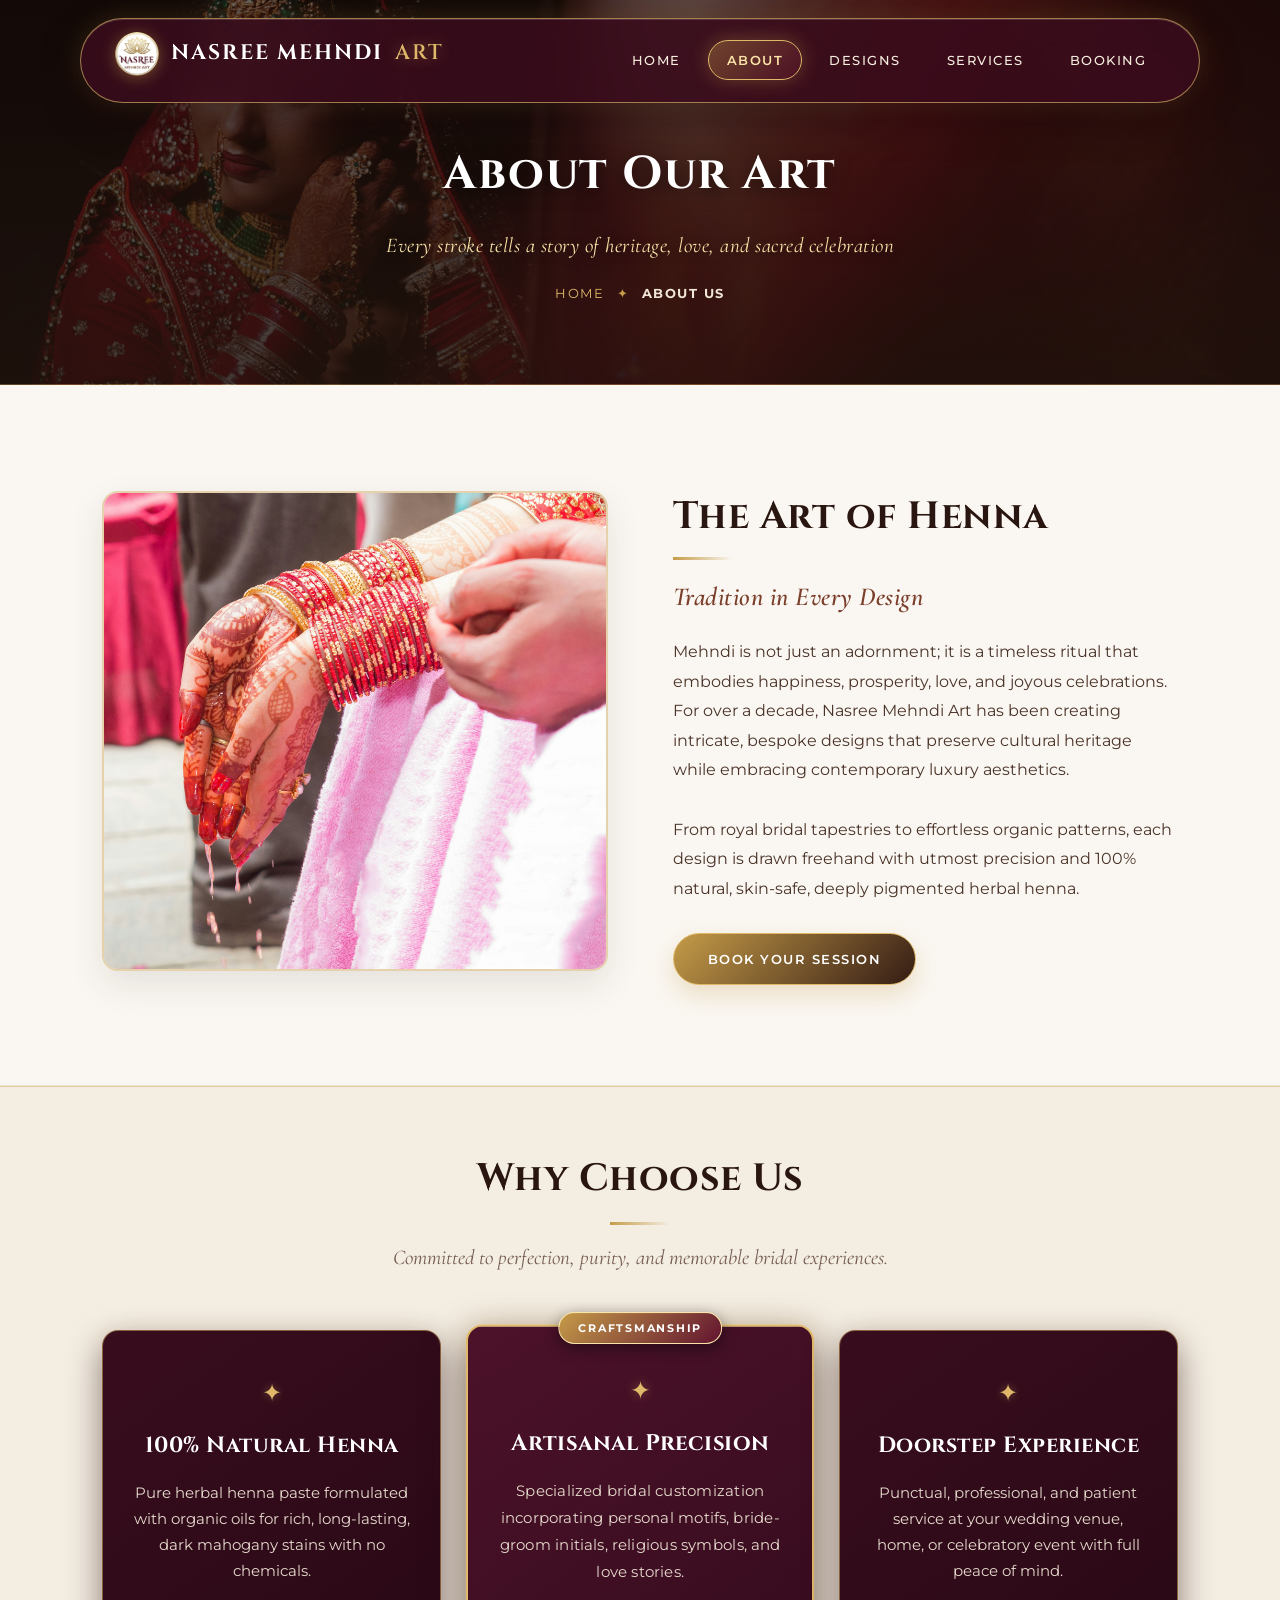
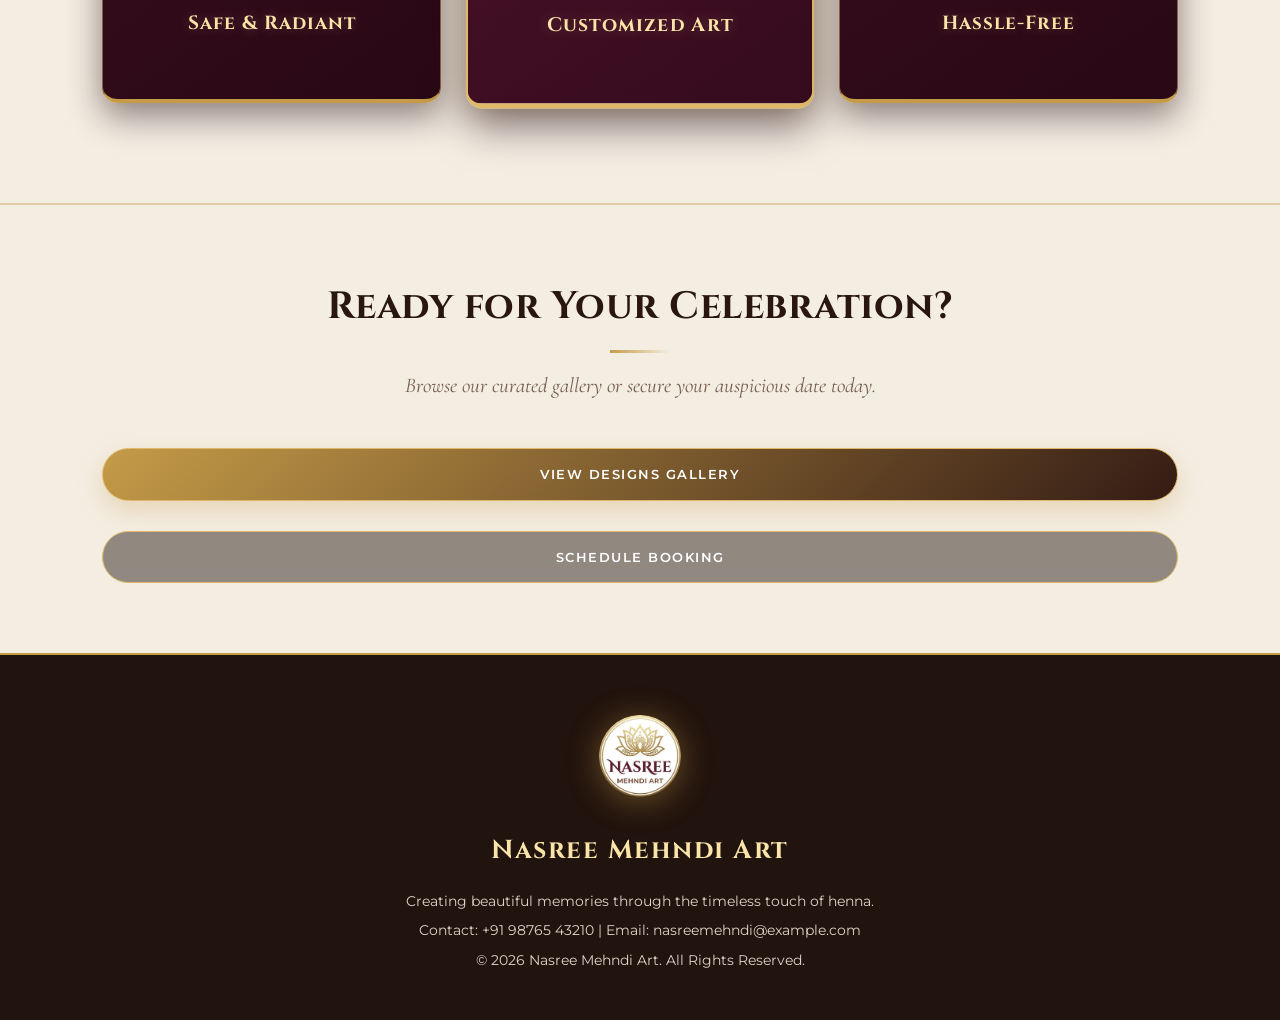
==== commit 2a66b4ba: "Updated project files" ====
--- a/about.html
+++ b/about.html
@@ -4,6 +4,7 @@
     <meta charset="UTF-8">
     <meta name="viewport" content="width=device-width, initial-scale=1.0">
     <title>About Us | Nasree Mehndi Art</title>
+    <link rel="icon" type="image/png" href="./assests/logo.png">
     <link rel="stylesheet" href="style.css">
     <link rel="preconnect" href="https://fonts.googleapis.com">
     <link rel="preconnect" href="https://fonts.gstatic.com" crossorigin>
@@ -15,7 +16,7 @@
     <!-- Navigation -->
     <header>
         <nav class="navbar">
-            <h2 class="logo"><a href="index.html" style="text-decoration:none; color:inherit;">Nasree mehndi <span> Art</span></a></h2>
+            <h2 class="logo"><a href="index.html"><img src="./assests/logo.png" alt="Nasree Mehndi Art Logo" class="nav-logo-img">Nasree mehndi <span> Art</span></a></h2>
 
             <ul class="nav-links" id="navLinks">
                 <li><a href="index.html">Home</a></li>
@@ -105,12 +106,14 @@
 
     <!-- Footer -->
     <footer>
+        <img src="./assests/logo.png" alt="Nasree Mehndi Art Logo" class="footer-logo">
         <h2>Nasree Mehndi Art</h2>
         <p>Creating beautiful memories through the timeless touch of henna.</p>
         <p>Contact: +91 98765 43210 | Email: nasreemehndi@example.com</p>
         <p>© 2026 Nasree Mehndi Art. All Rights Reserved.</p>
     </footer>
 
+    <script src="./assests/lenis.min.js"></script>
     <script src="script.js"></script>
 </body>
 </html>
--- a/style.css
+++ b/style.css
@@ -17,6 +17,7 @@
     --henna-warm: #4d2a1e;
     --henna-terracotta: #7a3e2b;
     --henna-rose: #5c1e28; /* Subtle touch of burgundy without overwhelming */
+    --henna-deep: #3a0c1c; /* Deep Royal Henna Burgundy */
 
     /* Typography Colors */
     --text-primary: #2a1610;
@@ -49,7 +50,62 @@
     margin: 0;
     padding: 0;
     box-sizing: border-box;
+}
+
+html {
     scroll-behavior: smooth;
+    -webkit-overflow-scrolling: touch;
+}
+
+/* ==========================================================
+   APPLE SMOOTH SCROLL (LENIS MOMENTUM PHYSICS)
+   ========================================================== */
+html.lenis, html.lenis body {
+    height: auto;
+}
+
+.lenis.lenis-smooth {
+    scroll-behavior: auto !important;
+}
+
+.lenis.lenis-smooth [data-lenis-prevent] {
+    overscroll-behavior: contain;
+}
+
+.lenis.lenis-stopped {
+    overflow: hidden;
+}
+
+.lenis.lenis-smooth iframe {
+    pointer-events: none;
+}
+
+/* Apple-style Sleek Minimal Floating Scrollbar */
+::-webkit-scrollbar {
+    width: 8px;
+    height: 8px;
+}
+
+::-webkit-scrollbar-track {
+    background: transparent;
+}
+
+::-webkit-scrollbar-thumb {
+    background: rgba(122, 62, 43, 0.28);
+    border-radius: 20px;
+    border: 2px solid transparent;
+    background-clip: padding-box;
+    transition: background 0.3s ease;
+}
+
+::-webkit-scrollbar-thumb:hover {
+    background: rgba(122, 62, 43, 0.55);
+    background-clip: padding-box;
+}
+
+* {
+    scrollbar-width: thin;
+    scrollbar-color: rgba(122, 62, 43, 0.35) transparent;
 }
 
 body {
@@ -126,9 +182,26 @@
 }
 
 .logo a {
+    display: inline-flex;
+    align-items: center;
+    gap: 12px;
     text-decoration: none;
     color: inherit;
     transition: var(--transition-smooth);
+}
+
+.nav-logo-img {
+    width: 44px;
+    height: 44px;
+    object-fit: contain;
+    border-radius: 50%;
+    filter: drop-shadow(0 2px 8px rgba(197, 155, 72, 0.45));
+    transition: transform 0.4s cubic-bezier(0.25, 0.8, 0.25, 1), filter 0.4s ease;
+}
+
+.logo a:hover .nav-logo-img {
+    transform: scale(1.08) rotate(4deg);
+    filter: drop-shadow(0 4px 14px rgba(223, 185, 105, 0.7));
 }
 
 .logo a:hover {
@@ -217,6 +290,14 @@
     color: var(--text-primary);
 }
 
+header.scrolled .nav-logo-img {
+    filter: drop-shadow(0 2px 6px rgba(45, 25, 18, 0.25));
+}
+
+header.scrolled .logo a:hover .nav-logo-img {
+    filter: drop-shadow(0 4px 12px rgba(197, 155, 72, 0.55));
+}
+
 header.scrolled .logo span {
     color: var(--gold-dark);
     text-shadow: none;
@@ -240,10 +321,18 @@
 
 header.scrolled .nav-links a.active {
     color: #ffffff;
-    background: linear-gradient(135deg, var(--henna-deep), #61132f);
+    background: #3a0c1c;
+    background: linear-gradient(135deg, var(--henna-deep, #3a0c1c), #61132f);
     border: 1px solid var(--gold-primary);
     box-shadow: 0 4px 14px rgba(58, 12, 28, 0.35);
     font-weight: 600;
+}
+
+header.scrolled .nav-links a.active:hover {
+    color: #ffffff;
+    background: linear-gradient(135deg, #4d1025, #75183a);
+    border-color: var(--gold-light);
+    box-shadow: 0 6px 18px rgba(58, 12, 28, 0.45);
 }
 
 header.scrolled .menu-btn {
@@ -780,6 +869,21 @@
     background: linear-gradient(90deg, transparent, var(--gold-primary), transparent);
 }
 
+.pricing-note {
+    font-family: var(--font-body);
+    font-size: 13.5px;
+    color: var(--gold-shimmer);
+    letter-spacing: 0.8px;
+    margin: 4px auto 25px;
+    display: inline-block;
+    padding: 8px 24px;
+    background: rgba(197, 155, 72, 0.14);
+    border: 1px solid rgba(223, 185, 105, 0.45);
+    border-radius: 30px;
+    backdrop-filter: blur(8px);
+    box-shadow: 0 4px 15px rgba(0, 0, 0, 0.2);
+}
+
 /* ==========================================================
    SERVICES & WHY-CHOOSE-US CARDS - ROYAL BURGUNDY WITH GOLD ACCENTS
    ========================================================== */
@@ -986,6 +1090,21 @@
     border-top: 2px solid var(--gold-primary);
 }
 
+.footer-logo {
+    width: 82px;
+    height: 82px;
+    object-fit: contain;
+    border-radius: 50%;
+    margin-bottom: 16px;
+    filter: drop-shadow(0 4px 16px rgba(197, 155, 72, 0.45));
+    transition: transform 0.4s cubic-bezier(0.25, 0.8, 0.25, 1), filter 0.4s ease;
+}
+
+.footer-logo:hover {
+    transform: scale(1.08) rotate(4deg);
+    filter: drop-shadow(0 6px 24px rgba(223, 185, 105, 0.7));
+}
+
 footer h2 {
     color: var(--gold-shimmer);
     font-size: 26px;
@@ -1052,6 +1171,15 @@
     .logo {
         font-size: 18px;
         letter-spacing: 1.2px;
+    }
+
+    .logo a {
+        gap: 9px;
+    }
+
+    .nav-logo-img {
+        width: 36px;
+        height: 36px;
     }
 
     .menu-btn {
@@ -1150,6 +1278,15 @@
         letter-spacing: 0.8px;
     }
 
+    .logo a {
+        gap: 7px;
+    }
+
+    .nav-logo-img {
+        width: 30px;
+        height: 30px;
+    }
+
     .menu-btn {
         font-size: 20px;
     }
